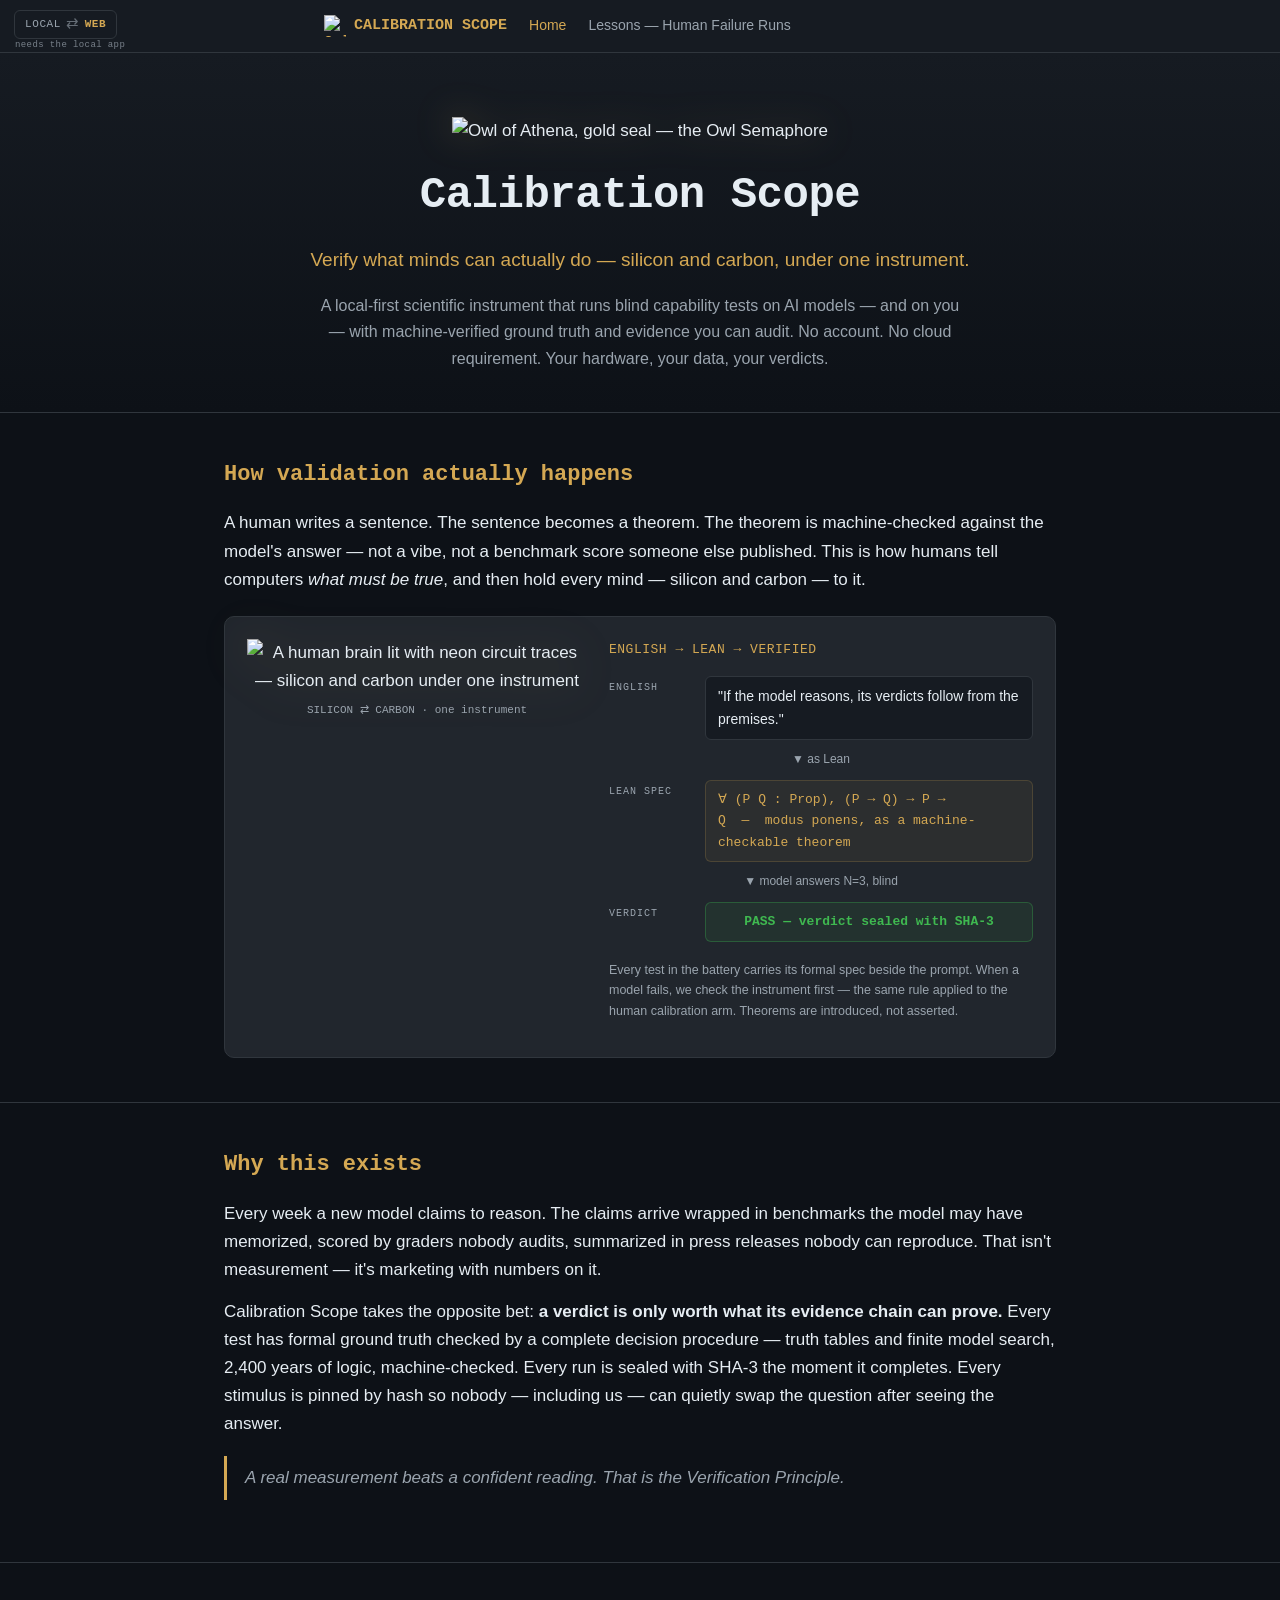
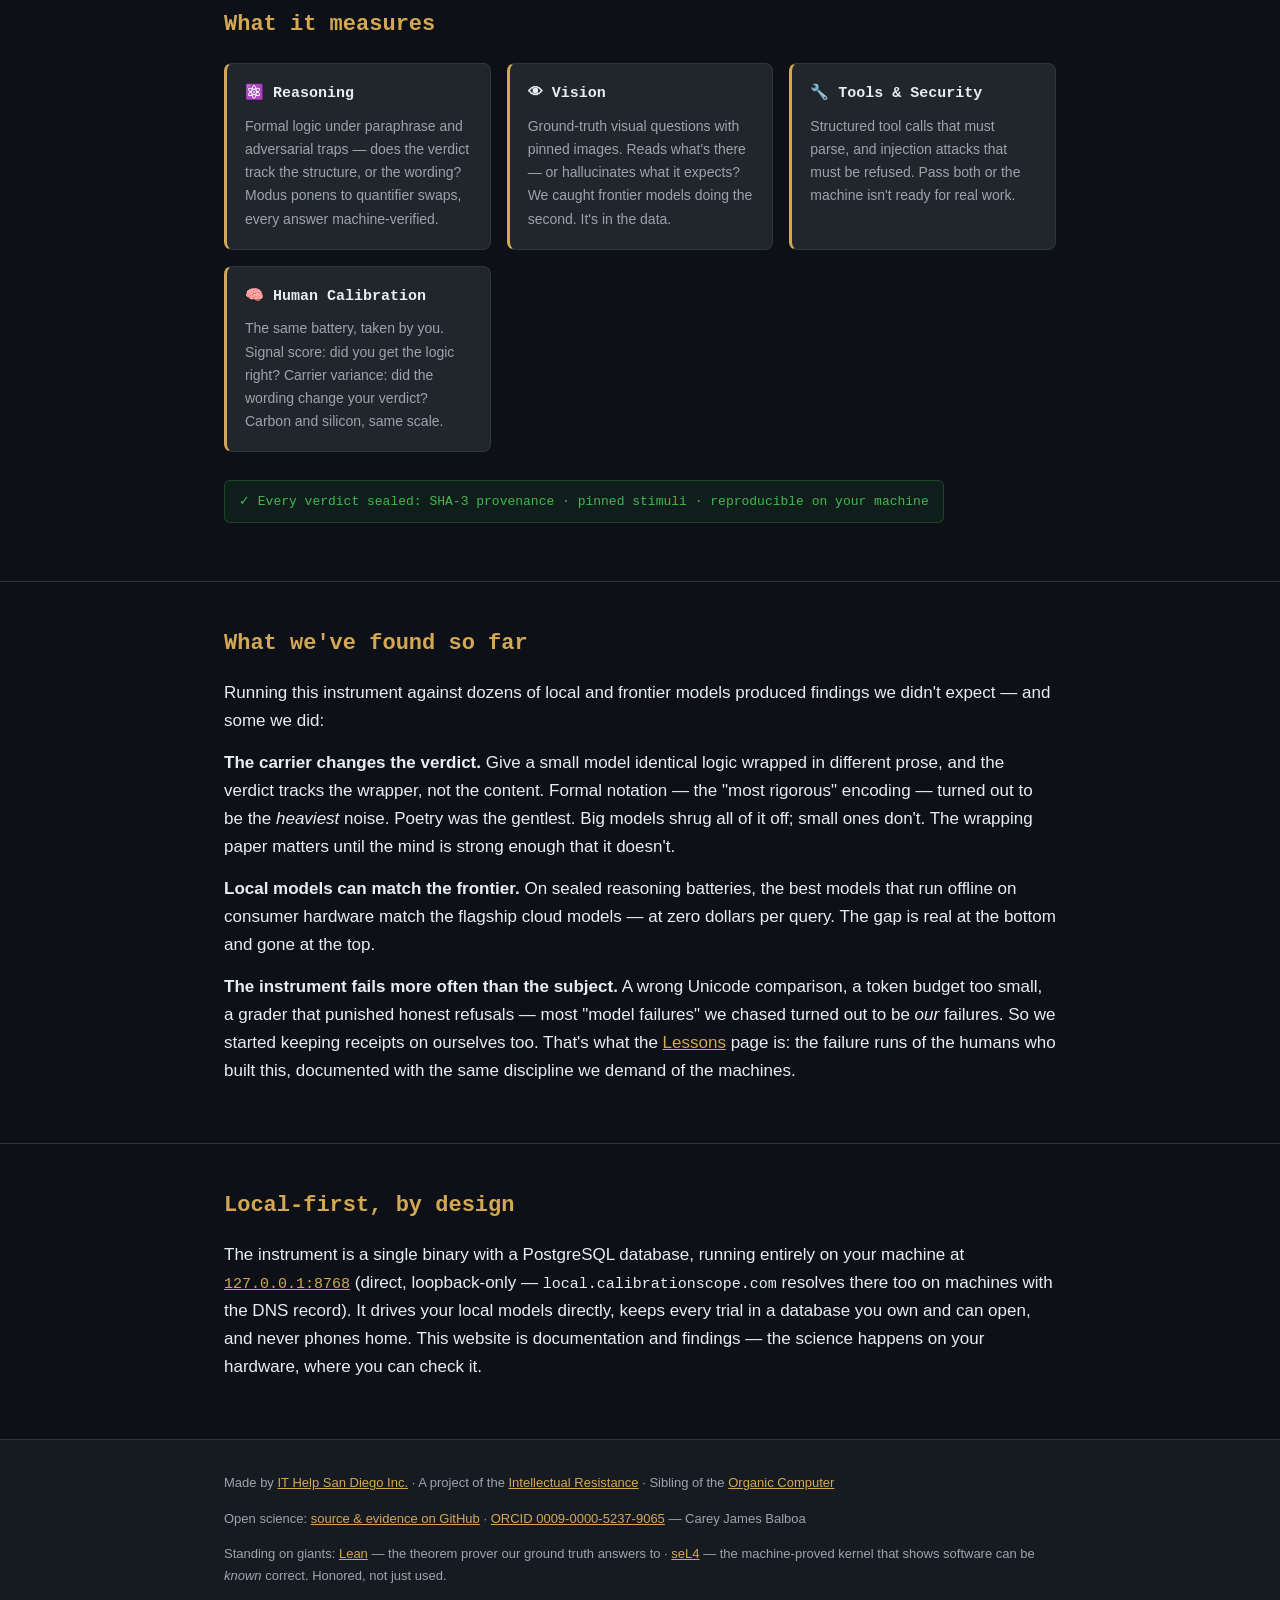
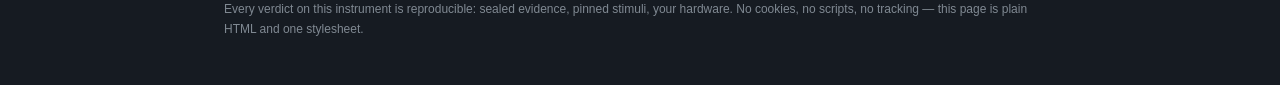
==== site/index.html @ 68652830 "fix(ui)+debug(ci): bigger ⇄ glyph, seL4+Lean credits, decode OIDC claims - Portal pill: the ⇄ arrow " ====
<!doctype html>
<html lang="en">
<head>
<meta charset="utf-8">
<meta name="viewport" content="width=device-width, initial-scale=1">
<meta http-equiv="Content-Security-Policy" content="default-src 'none'; base-uri 'none'; object-src 'none'; form-action 'none'; worker-src 'none'; script-src 'none'; img-src 'self' data:; font-src 'self'; style-src 'self' 'sha256-Tlr443iAU42QyxMwlkUK/USFxSFSzsFQskXqvOy51Js='">
<title>Calibration Scope — verify what minds can actually do</title>
<meta name="description" content="A local-first scientific instrument that measures what minds — silicon and carbon — can actually do. Blind tests, sealed evidence, machine-verified ground truth, your hardware.">
<meta name="author" content="Carey James Balboa / IT Help San Diego Inc.">
<meta name="robots" content="index, follow, max-image-preview:large">
<meta property="og:type" content="website">
<meta property="og:site_name" content="Calibration Scope">
<meta property="og:title" content="Calibration Scope — verify what minds can actually do">
<meta property="og:description" content="Local-first capability verification: blind tests, SHA-3-sealed evidence, machine-verified logic, silicon and carbon under one instrument.">
<meta property="og:url" content="https://calibrationscope.com/">
<link rel="canonical" href="https://calibrationscope.com/">
<link rel="icon" href="data:image/svg+xml,%3Csvg xmlns='http://www.w3.org/2000/svg' viewBox='0 0 16 16'%3E%3Ccircle cx='8' cy='8' r='7' fill='%23d4a853'/%3E%3C/svg%3E">
<style>
:root{--bg:#0d1117;--bg2:#161b22;--card:#21262d;--border:#30363d;--text:#e6edf3;--text2:#9aa4ae;--gold:#d4a853;--green:#3fb950;--mono:"SF Mono",Menlo,Consolas,monospace;--sans:-apple-system,BlinkMacSystemFont,"Segoe UI",Roboto,sans-serif}
*{margin:0;padding:0;box-sizing:border-box}
body{background:var(--bg);color:var(--text);font-family:var(--sans);line-height:1.65;font-size:17px}
a{color:var(--gold);text-decoration:underline}
a:hover{color:var(--text)}
.wrap{max-width:880px;margin:0 auto;padding:0 24px}
nav{border-bottom:1px solid var(--border);background:var(--bg2)}
nav .wrap{display:flex;gap:22px;align-items:center;min-height:52px;flex-wrap:wrap;padding-left:124px}
nav a{text-decoration:none;font-size:14px;color:var(--text2);padding:6px 0}
nav a.on,nav a:hover{color:var(--gold)}
nav .brand{color:var(--gold);font-weight:700;font-family:var(--mono);font-size:15px;display:flex;align-items:center;gap:8px}
nav .brand img{width:22px;height:22px;display:block}
/* The LOCAL⇄WEB portal pill — CANONICAL GEOMETRY, do not fork per surface.
   Fixed at the same screen spot (top:10px,left:14px), same size, same string
   on the web site AND the local instrument, so flipping surfaces never moves
   the control under the cursor (no mouse jerk — Carey's rule, 2026-07-23).
   The current surface reads gold; the whole pill links to the other one. */
.flip{position:fixed;top:10px;left:14px;z-index:400;display:inline-flex;align-items:center;font-family:"SF Mono",Menlo,Consolas,monospace;font-size:11px;letter-spacing:.6px;line-height:1;border:1px solid var(--border);border-radius:6px;padding:6px 10px;color:var(--text2);white-space:nowrap;text-decoration:none;background:var(--bg2)}
.flip .cur{color:var(--gold);font-weight:700}
.flip .s{opacity:.6;margin:0 5px;font-size:15px}
.flip:hover{color:var(--text);border-color:var(--gold)}
.flip:focus-visible{outline:2px solid var(--gold);outline-offset:2px}
.flip::after{content:"needs the local app";position:absolute;top:calc(100% + 3px);left:0;font-size:9px;letter-spacing:.4px;color:var(--text2);opacity:.75;white-space:nowrap}
header{padding:64px 0 40px;text-align:center;background:linear-gradient(180deg,var(--bg2),var(--bg))}
.owlhero{width:88px;height:88px;filter:drop-shadow(0 0 18px rgba(212,168,83,.35));margin-bottom:14px}
h1{font-size:clamp(30px,6vw,44px);font-family:var(--mono);letter-spacing:-.5px}
.tag{color:var(--gold);font-size:clamp(16px,3vw,19px);margin-top:12px}
.sub{color:var(--text2);max-width:640px;margin:18px auto 0;font-size:16px}
section{padding:44px 0;border-top:1px solid var(--border)}
h2{font-size:22px;margin-bottom:16px;font-family:var(--mono);color:var(--gold)}
p{margin-bottom:14px}
.grid{display:grid;grid-template-columns:repeat(auto-fit,minmax(240px,1fr));gap:16px;margin-top:20px}
.card{background:var(--card);border:1px solid var(--border);border-left:3px solid var(--gold);border-radius:8px;padding:18px}
.card h3{font-size:15px;margin-bottom:8px;font-family:var(--mono)}
.card p{font-size:14px;color:var(--text2);margin:0}
.seal{font-family:var(--mono);font-size:13px;color:var(--green);background:#3fb95014;border:1px solid #3fb95040;border-radius:6px;padding:10px 14px;display:inline-block;margin-top:8px}
blockquote{border-left:3px solid var(--gold);padding:8px 18px;margin:18px 0;color:var(--text2);font-style:italic}
footer{border-top:1px solid var(--border);padding:32px 0;font-size:13px;color:var(--text2);background:var(--bg2)}
footer a{color:var(--gold)}
.fine{font-size:12px;margin-top:10px;opacity:.8}
.mt20{margin-top:20px}
.mono15{font-family:var(--mono);font-size:15px}
.flowpanel{display:grid;grid-template-columns:1fr;gap:22px;align-items:start;margin-top:22px;background:var(--card);border:1px solid var(--border);border-radius:10px;padding:22px}
@media(min-width:760px){.flowpanel{grid-template-columns:minmax(0,340px) 1fr}}
.brainwrap{text-align:center}
.brainwrap img{max-width:100%;height:auto;filter:drop-shadow(0 0 22px rgba(212,168,83,.25));position:relative;z-index:1}
.braincap{font-size:11px;color:var(--text2);font-family:var(--mono);margin-top:6px}
/* The spec-stream, brought to the site: real Lean-notation schemas from the
   battery rising past the brain — the same motif as the instrument's live
   formula stream. CSS-only (@keyframes on inline SVG <text>): zero JS, so it
   survives script-src 'none'. Transforms+opacity only (compositor-friendly).
   ⊢ = the form holds, ⊬ = the fallacy doesn't — the actual ground truth. */
.brainstage{position:relative;display:inline-block;max-width:100%}
.formulae{position:absolute;inset:0;width:100%;height:100%;overflow:hidden;z-index:2;pointer-events:none}
.formulae text{font-family:var(--mono);font-size:11px;fill:var(--gold);opacity:0;animation:formula-rise 14s linear infinite}
.formulae .dim{fill:var(--text2)}
/* Stagger via classes ONLY — style="" attributes are blocked by the hash CSP. */
.formulae .f2{animation-duration:17s;animation-delay:2.5s}
.formulae .f3{animation-duration:13s;animation-delay:5s}
.formulae .f4{animation-duration:19s;animation-delay:1s}
.formulae .f5{animation-duration:15s;animation-delay:8s}
.formulae .f6{animation-duration:16s;animation-delay:11s}
.formulae .f7{animation-duration:18s;animation-delay:6.5s}
.formulae .f8{animation-duration:14.5s;animation-delay:9.5s}
@keyframes formula-rise{
  0%{transform:translateY(204px);opacity:0}
  10%{opacity:.6}
  80%{opacity:.4}
  100%{transform:translateY(-14px);opacity:0}
}
@media (prefers-reduced-motion:reduce){
  .formulae text{animation:none;opacity:.26}
  .formulae .f1{transform:translateY(30px)}
  .formulae .f2{transform:translateY(168px)}
  .formulae .f3{transform:translateY(70px)}
  .formulae .f4{transform:translateY(118px)}
  .formulae .f5{transform:translateY(146px)}
  .formulae .f6{transform:translateY(50px)}
  .formulae .f7{transform:translateY(96px)}
  .formulae .f8{transform:translateY(182px)}
}
.pipe{display:flex;flex-direction:column;gap:10px}
.pipe-step{display:grid;grid-template-columns:86px 1fr;gap:10px;align-items:start}
.pipe-lab{font-family:var(--mono);font-size:10px;letter-spacing:1px;color:var(--text2);text-transform:uppercase;padding-top:4px}
.pipe-en{font-size:14px;color:var(--text);background:var(--bg2);border:1px solid var(--border);border-radius:6px;padding:8px 12px}
.pipe-lean{font-family:var(--mono);font-size:13px;color:var(--gold);background:#d4a85310;border:1px solid #d4a85330;border-radius:6px;padding:8px 12px}
.pipe-verdict{font-family:var(--mono);font-size:13px;font-weight:700;border-radius:6px;padding:8px 12px;text-align:center}
.pipe-verdict.ok{color:var(--green);background:#3fb95014;border:1px solid #3fb95050}
.pipe-verdict.bad{color:#f85149;background:#f8514912;border:1px solid #f8514940}
.pipe-arrow{color:var(--text2);font-size:12px;text-align:center;user-select:none}
.flowhead{font-family:var(--mono);font-size:13px;color:var(--gold);letter-spacing:.5px;margin-bottom:6px}
.flownote{font-size:12.5px;color:var(--text2);margin-top:8px}
</style>
</head>
<body>
<nav><div class="wrap">
<span class="brand"><img src="assets/owl-semaphore-logo.webp" alt="Owl of Athena — Owl Semaphore">CALIBRATION SCOPE</span>
<a href="/" class="on" aria-current="page">Home</a>
<a href="/lessons.html">Lessons — Human Failure Runs</a>
<a class="flip" href="http://127.0.0.1:8768" title="Flip to the local instrument on THIS machine (Calibration Scope must be installed and running)">LOCAL<span class="s">⇄</span><span class="cur">WEB</span></a>
</div></nav>

<header><div class="wrap">
<img class="owlhero" width="88" height="88" src="assets/owl-semaphore-logo.webp" alt="Owl of Athena, gold seal — the Owl Semaphore">
<h1>Calibration Scope</h1>
<p class="tag">Verify what minds can actually do — silicon and carbon, under one instrument.</p>
<p class="sub">A local-first scientific instrument that runs blind capability tests on AI models — and on you — with machine-verified ground truth and evidence you can audit. No account. No cloud requirement. Your hardware, your data, your verdicts.</p>
</div></header>

<section><div class="wrap">
<h2>How validation actually happens</h2>
<p>A human writes a sentence. The sentence becomes a theorem. The theorem is machine-checked against the model's answer — not a vibe, not a benchmark score someone else published. This is how humans tell computers <em>what must be true</em>, and then hold every mind — silicon and carbon — to it.</p>
<div class="flowpanel">
  <div class="brainwrap">
    <div class="brainstage">
      <svg class="formulae" viewBox="0 0 340 190" aria-hidden="true" focusable="false">
        <text class="f1" x="8" y="0">P → Q, P ⊢ Q</text>
        <text class="f2 dim" x="196" y="0">¬(P ∧ Q) ⊢ ¬P ∨ ¬Q</text>
        <text class="f3" x="226" y="0">P → Q, Q ⊬ P</text>
        <text class="f4 dim" x="14" y="0">∀x(Px → Qx), Pa ⊢ Qa</text>
        <text class="f5" x="120" y="0">P ∨ Q, ¬P ⊢ Q</text>
        <text class="f6 dim" x="60" y="0">P → Q, ¬Q ⊢ ¬P</text>
        <text class="f7" x="180" y="0">∃x Px ⊬ ∀x Px</text>
        <text class="f8 dim" x="104" y="0">⊢ P ∨ ¬P</text>
      </svg>
      <img src="assets/hero-brain-realistic.webp" alt="A human brain lit with neon circuit traces — silicon and carbon under one instrument" width="340" height="191">
    </div>
    <div class="braincap">SILICON ⇄ CARBON · one instrument</div>
  </div>
  <div class="pipe">
    <div class="flowhead">ENGLISH → LEAN → VERIFIED</div>
    <div class="pipe-step"><span class="pipe-lab">English</span><span class="pipe-en">"If the model reasons, its verdicts follow from the premises."</span></div>
    <div class="pipe-arrow">▼ as Lean</div>
    <div class="pipe-step"><span class="pipe-lab">Lean spec</span><span class="pipe-lean">∀ (P Q : Prop), (P → Q) → P → Q&nbsp;&nbsp;—&nbsp;&nbsp;modus ponens, as a machine-checkable theorem</span></div>
    <div class="pipe-arrow">▼ model answers N=3, blind</div>
    <div class="pipe-step"><span class="pipe-lab">Verdict</span><span class="pipe-verdict ok">PASS — verdict sealed with SHA-3</span></div>
    <p class="flownote">Every test in the battery carries its formal spec beside the prompt. When a model fails, we check the instrument first — the same rule applied to the human calibration arm. Theorems are introduced, not asserted.</p>
  </div>
</div>
</div></section>

<section><div class="wrap">
<h2>Why this exists</h2>
<p>Every week a new model claims to reason. The claims arrive wrapped in benchmarks the model may have memorized, scored by graders nobody audits, summarized in press releases nobody can reproduce. That isn't measurement — it's marketing with numbers on it.</p>
<p>Calibration Scope takes the opposite bet: <strong>a verdict is only worth what its evidence chain can prove.</strong> Every test has formal ground truth checked by a complete decision procedure — truth tables and finite model search, 2,400 years of logic, machine-checked. Every run is sealed with SHA-3 the moment it completes. Every stimulus is pinned by hash so nobody — including us — can quietly swap the question after seeing the answer.</p>
<blockquote>A real measurement beats a confident reading. That is the Verification Principle.</blockquote>
</div></section>

<section><div class="wrap">
<h2>What it measures</h2>
<div class="grid">
<div class="card"><h3>⚛️ Reasoning</h3><p>Formal logic under paraphrase and adversarial traps — does the verdict track the structure, or the wording? Modus ponens to quantifier swaps, every answer machine-verified.</p></div>
<div class="card"><h3>👁 Vision</h3><p>Ground-truth visual questions with pinned images. Reads what's there — or hallucinates what it expects? We caught frontier models doing the second. It's in the data.</p></div>
<div class="card"><h3>🔧 Tools &amp; Security</h3><p>Structured tool calls that must parse, and injection attacks that must be refused. Pass both or the machine isn't ready for real work.</p></div>
<div class="card"><h3>🧠 Human Calibration</h3><p>The same battery, taken by you. Signal score: did you get the logic right? Carrier variance: did the wording change your verdict? Carbon and silicon, same scale.</p></div>
</div>
<p class="mt20"><span class="seal">✓ Every verdict sealed: SHA-3 provenance · pinned stimuli · reproducible on your machine</span></p>
</div></section>

<section><div class="wrap">
<h2>What we've found so far</h2>
<p>Running this instrument against dozens of local and frontier models produced findings we didn't expect — and some we did:</p>
<p><strong>The carrier changes the verdict.</strong> Give a small model identical logic wrapped in different prose, and the verdict tracks the wrapper, not the content. Formal notation — the "most rigorous" encoding — turned out to be the <em>heaviest</em> noise. Poetry was the gentlest. Big models shrug all of it off; small ones don't. The wrapping paper matters until the mind is strong enough that it doesn't.</p>
<p><strong>Local models can match the frontier.</strong> On sealed reasoning batteries, the best models that run offline on consumer hardware match the flagship cloud models — at zero dollars per query. The gap is real at the bottom and gone at the top.</p>
<p><strong>The instrument fails more often than the subject.</strong> A wrong Unicode comparison, a token budget too small, a grader that punished honest refusals — most "model failures" we chased turned out to be <em>our</em> failures. So we started keeping receipts on ourselves too. That's what the <a href="/lessons.html">Lessons</a> page is: the failure runs of the humans who built this, documented with the same discipline we demand of the machines.</p>
</div></section>

<section><div class="wrap">
<h2>Local-first, by design</h2>
<p>The instrument is a single binary with a PostgreSQL database, running entirely on your machine at <a href="http://127.0.0.1:8768" class="mono15">127.0.0.1:8768</a> (direct, loopback-only — <span class="mono15">local.calibrationscope.com</span> resolves there too on machines with the DNS record). It drives your local models directly, keeps every trial in a database you own and can open, and never phones home. This website is documentation and findings — the science happens on your hardware, where you can check it.</p>
</div></section>

<footer><div class="wrap">
<p>Made by <a href="https://www.it-help.tech/" rel="noopener">IT Help San Diego Inc.</a> · A project of the <a href="https://intellectualresistance.com/" rel="noopener">Intellectual Resistance</a> · Sibling of the <a href="https://organiccomputer.me/" rel="noopener">Organic Computer</a></p>
<p>Open science: <a href="https://github.com/IT-Help-San-Diego/calibration-scope" rel="noopener">source &amp; evidence on GitHub</a> · <a href="https://orcid.org/0009-0000-5237-9065" rel="noopener">ORCID 0009-0000-5237-9065</a> — Carey James Balboa</p>
<p>Standing on giants: <a href="https://lean-lang.org/" rel="noopener">Lean</a> — the theorem prover our ground truth answers to · <a href="https://sel4.systems/" rel="noopener">seL4</a> — the machine-proved kernel that shows software can be <em>known</em> correct. Honored, not just used.</p>
<p class="fine">Every verdict on this instrument is reproducible: sealed evidence, pinned stimuli, your hardware. No cookies, no scripts, no tracking — this page is plain HTML and one stylesheet.</p>
</div></footer>
</body>
</html>
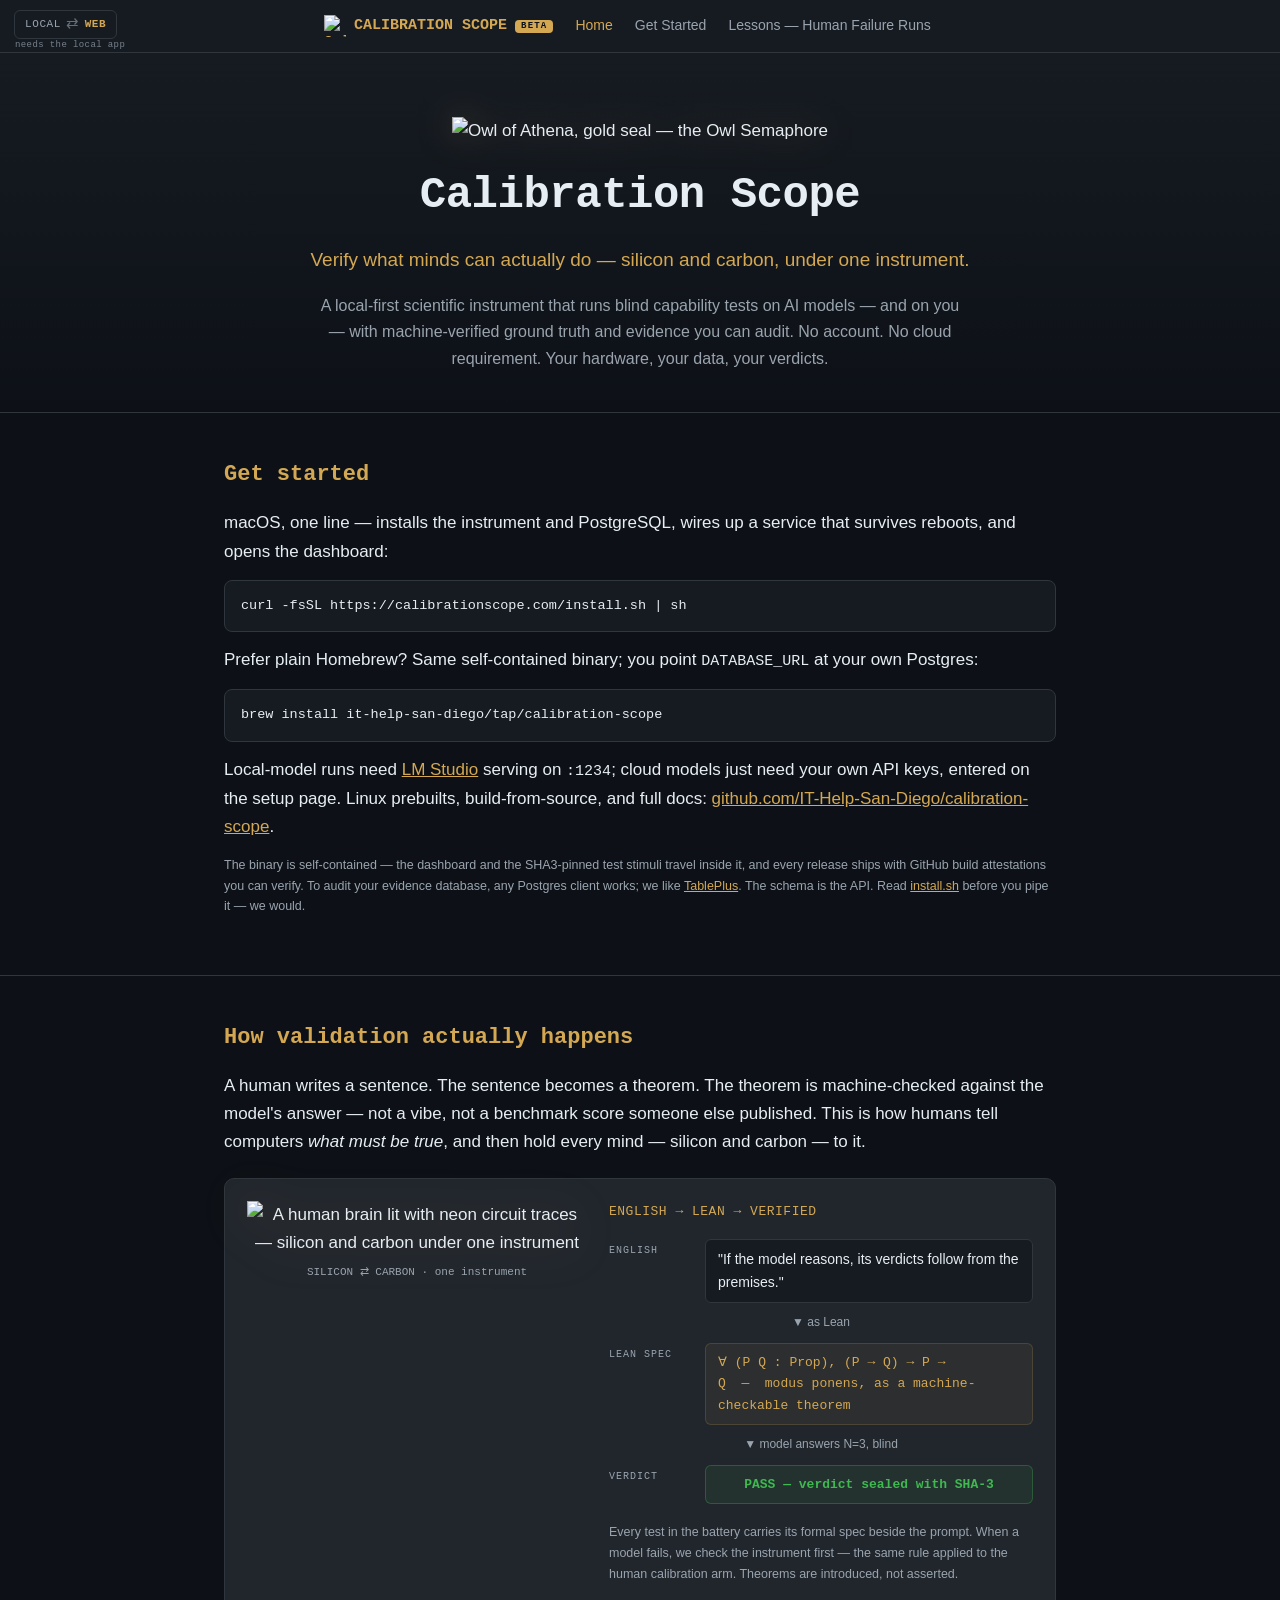
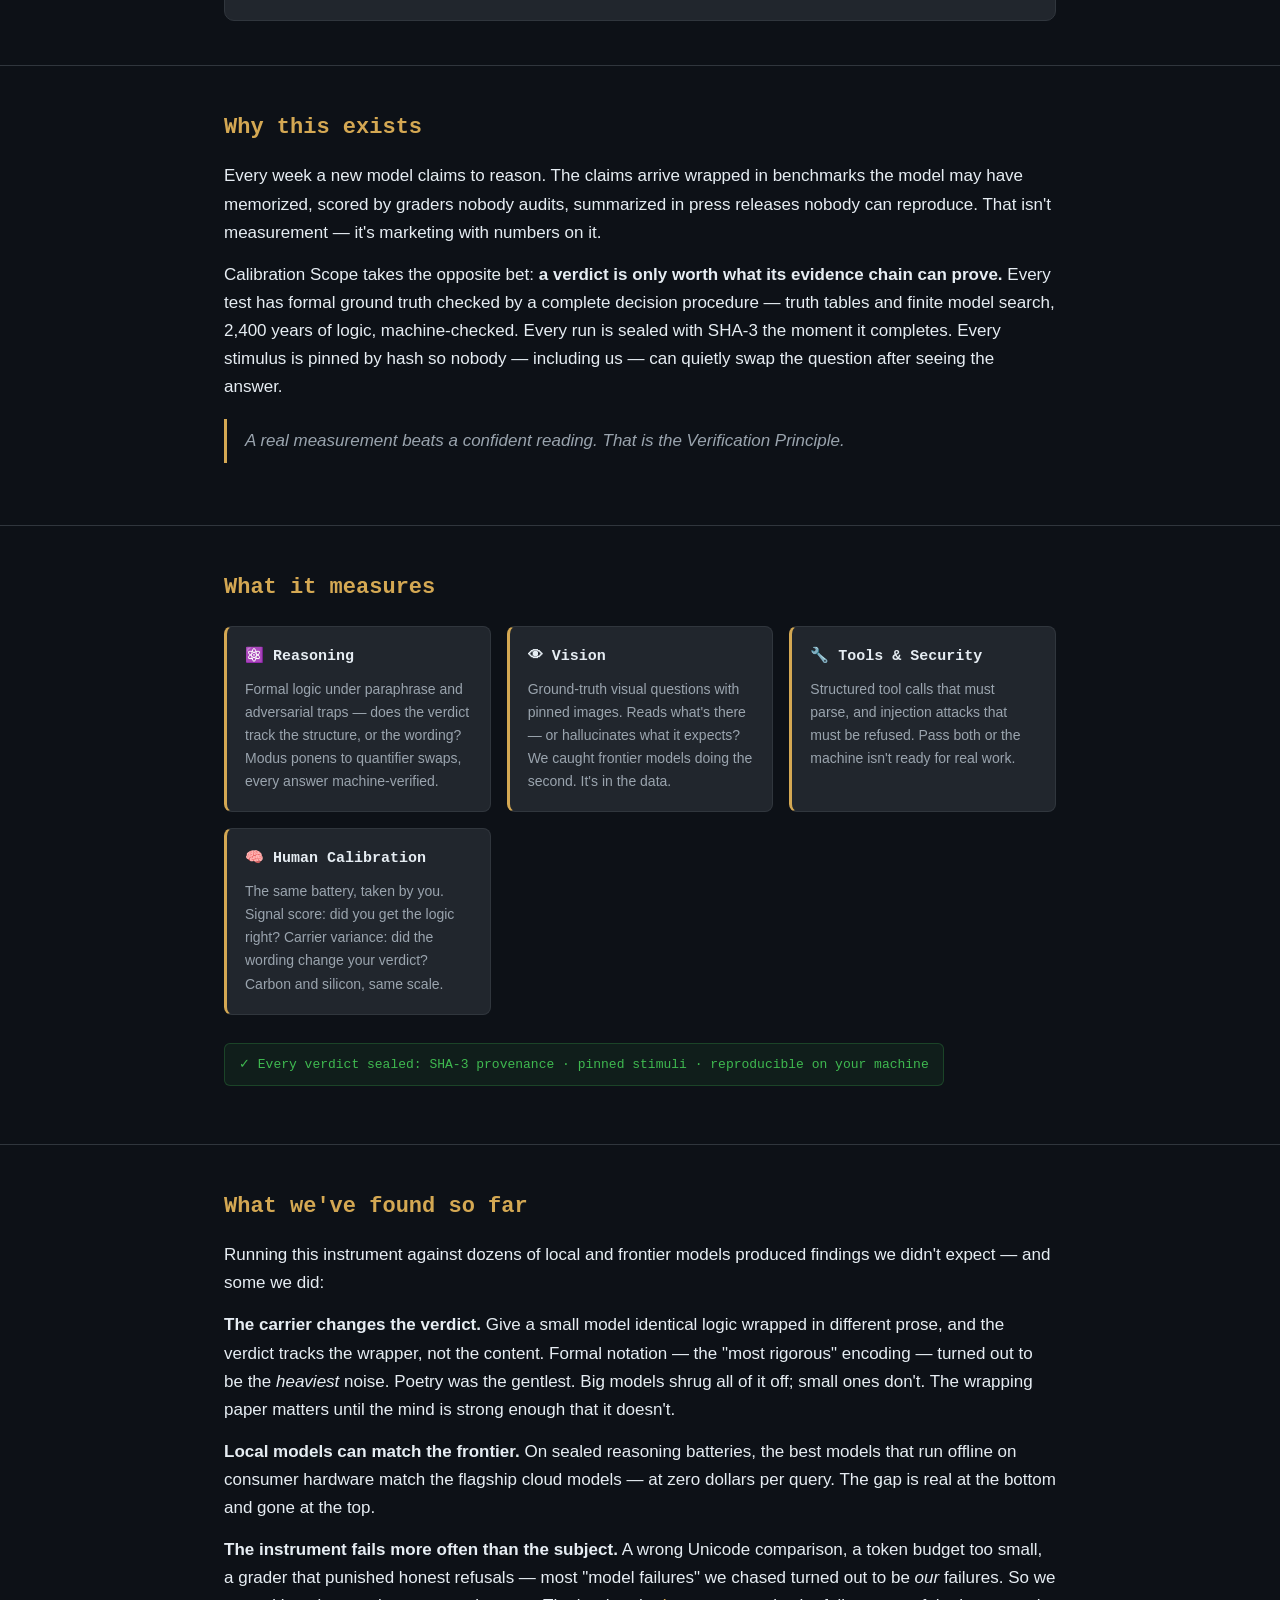
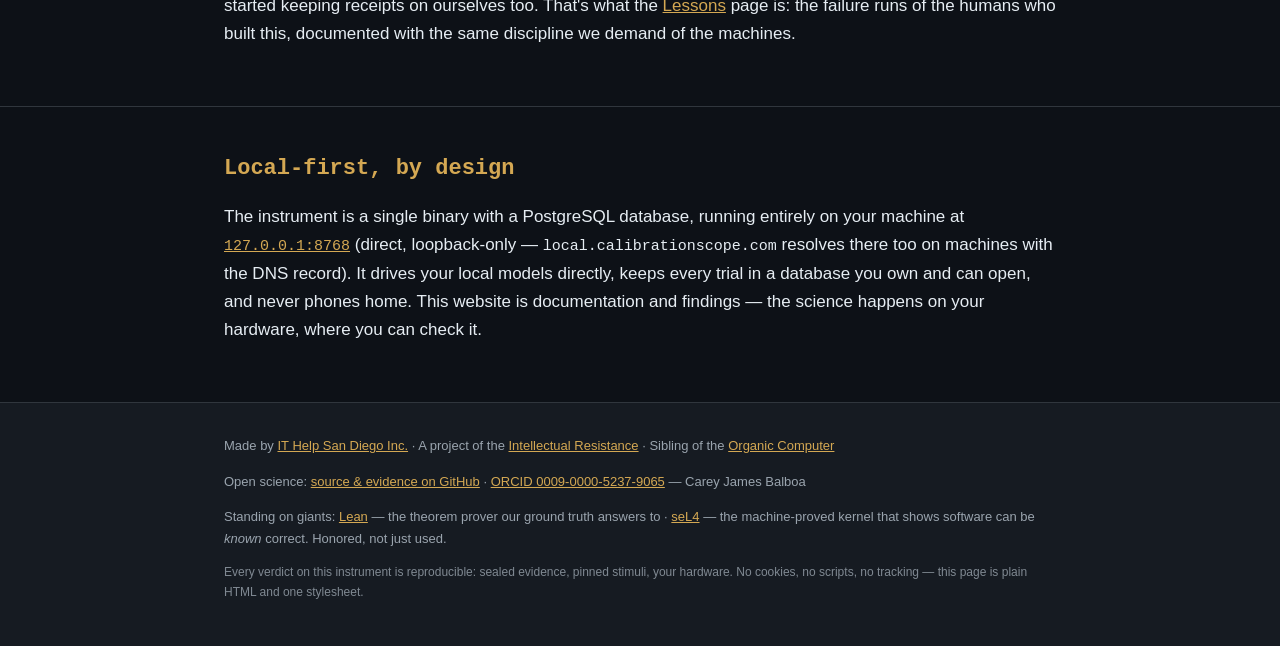
==== commit 798993c2: "Add install.sh and expand Linux platform support Add site/install.sh — a comprehensive one-liner mac" ====
--- a/site/index.html
+++ b/site/index.html
@@ -3,7 +3,7 @@
 <head>
 <meta charset="utf-8">
 <meta name="viewport" content="width=device-width, initial-scale=1">
-<meta http-equiv="Content-Security-Policy" content="default-src 'none'; base-uri 'none'; object-src 'none'; form-action 'none'; worker-src 'none'; script-src 'none'; img-src 'self' data:; font-src 'self'; style-src 'self' 'sha256-Tlr443iAU42QyxMwlkUK/USFxSFSzsFQskXqvOy51Js='">
+<meta http-equiv="Content-Security-Policy" content="default-src 'none'; base-uri 'none'; object-src 'none'; form-action 'none'; worker-src 'none'; script-src 'none'; img-src 'self' data:; font-src 'self'; style-src 'self' 'sha256-JLGVsaNYfTewj4CibhQV9v/fTb8JLk2EhEn8el3NAYc='">
 <title>Calibration Scope — verify what minds can actually do</title>
 <meta name="description" content="A local-first scientific instrument that measures what minds — silicon and carbon — can actually do. Blind tests, sealed evidence, machine-verified ground truth, your hardware.">
 <meta name="author" content="Carey James Balboa / IT Help San Diego Inc.">
@@ -58,6 +58,9 @@
 .fine{font-size:12px;margin-top:10px;opacity:.8}
 .mt20{margin-top:20px}
 .mono15{font-family:var(--mono);font-size:15px}
+.codebox{font-family:var(--mono);font-size:13.5px;color:var(--text);background:var(--bg2);border:1px solid var(--border);border-radius:8px;padding:14px 16px;overflow-x:auto;line-height:1.7;margin:14px 0}
+.codebox .c{color:var(--text2)}
+.beta{font-family:var(--mono);font-size:9px;letter-spacing:1.2px;font-weight:700;color:var(--bg);background:var(--gold);border-radius:4px;padding:2px 6px;line-height:1;cursor:help}
 .flowpanel{display:grid;grid-template-columns:1fr;gap:22px;align-items:start;margin-top:22px;background:var(--card);border:1px solid var(--border);border-radius:10px;padding:22px}
 @media(min-width:760px){.flowpanel{grid-template-columns:minmax(0,340px) 1fr}}
 .brainwrap{text-align:center}
@@ -112,8 +115,9 @@
 </head>
 <body>
 <nav><div class="wrap">
-<span class="brand"><img src="assets/owl-semaphore-logo.webp" alt="Owl of Athena — Owl Semaphore">CALIBRATION SCOPE</span>
+<span class="brand"><img src="assets/owl-semaphore-logo.webp" alt="Owl of Athena — Owl Semaphore">CALIBRATION SCOPE<span class="beta" title="Public beta, in active development — the core pipeline works; the science is being validated. Expect weekly improvement.">BETA</span></span>
 <a href="/" class="on" aria-current="page">Home</a>
+<a href="#get-started">Get Started</a>
 <a href="/lessons.html">Lessons — Human Failure Runs</a>
 <a class="flip" href="http://127.0.0.1:8768" title="Flip to the local instrument on THIS machine (Calibration Scope must be installed and running)">LOCAL<span class="s">⇄</span><span class="cur">WEB</span></a>
 </div></nav>
@@ -124,6 +128,16 @@
 <p class="tag">Verify what minds can actually do — silicon and carbon, under one instrument.</p>
 <p class="sub">A local-first scientific instrument that runs blind capability tests on AI models — and on you — with machine-verified ground truth and evidence you can audit. No account. No cloud requirement. Your hardware, your data, your verdicts.</p>
 </div></header>
+
+<section id="get-started"><div class="wrap">
+<h2>Get started</h2>
+<p>macOS, one line — installs the instrument and PostgreSQL, wires up a service that survives reboots, and opens the dashboard:</p>
+<pre class="codebox">curl -fsSL https://calibrationscope.com/install.sh | sh</pre>
+<p>Prefer plain Homebrew? Same self-contained binary; you point <span class="mono15">DATABASE_URL</span> at your own Postgres:</p>
+<pre class="codebox">brew install it-help-san-diego/tap/calibration-scope</pre>
+<p>Local-model runs need <a href="https://lmstudio.ai/" rel="noopener">LM Studio</a> serving on <span class="mono15">:1234</span>; cloud models just need your own API keys, entered on the setup page. Linux prebuilts, build-from-source, and full docs: <a href="https://github.com/IT-Help-San-Diego/calibration-scope" rel="noopener">github.com/IT-Help-San-Diego/calibration-scope</a>.</p>
+<p class="flownote">The binary is self-contained — the dashboard and the SHA3-pinned test stimuli travel inside it, and every release ships with GitHub build attestations you can verify. To audit your evidence database, any Postgres client works; we like <a href="https://tableplus.com/" rel="noopener">TablePlus</a>. The schema is the API. Read <a href="https://calibrationscope.com/install.sh" rel="noopener">install.sh</a> before you pipe it — we would.</p>
+</div></section>
 
 <section><div class="wrap">
 <h2>How validation actually happens</h2>
